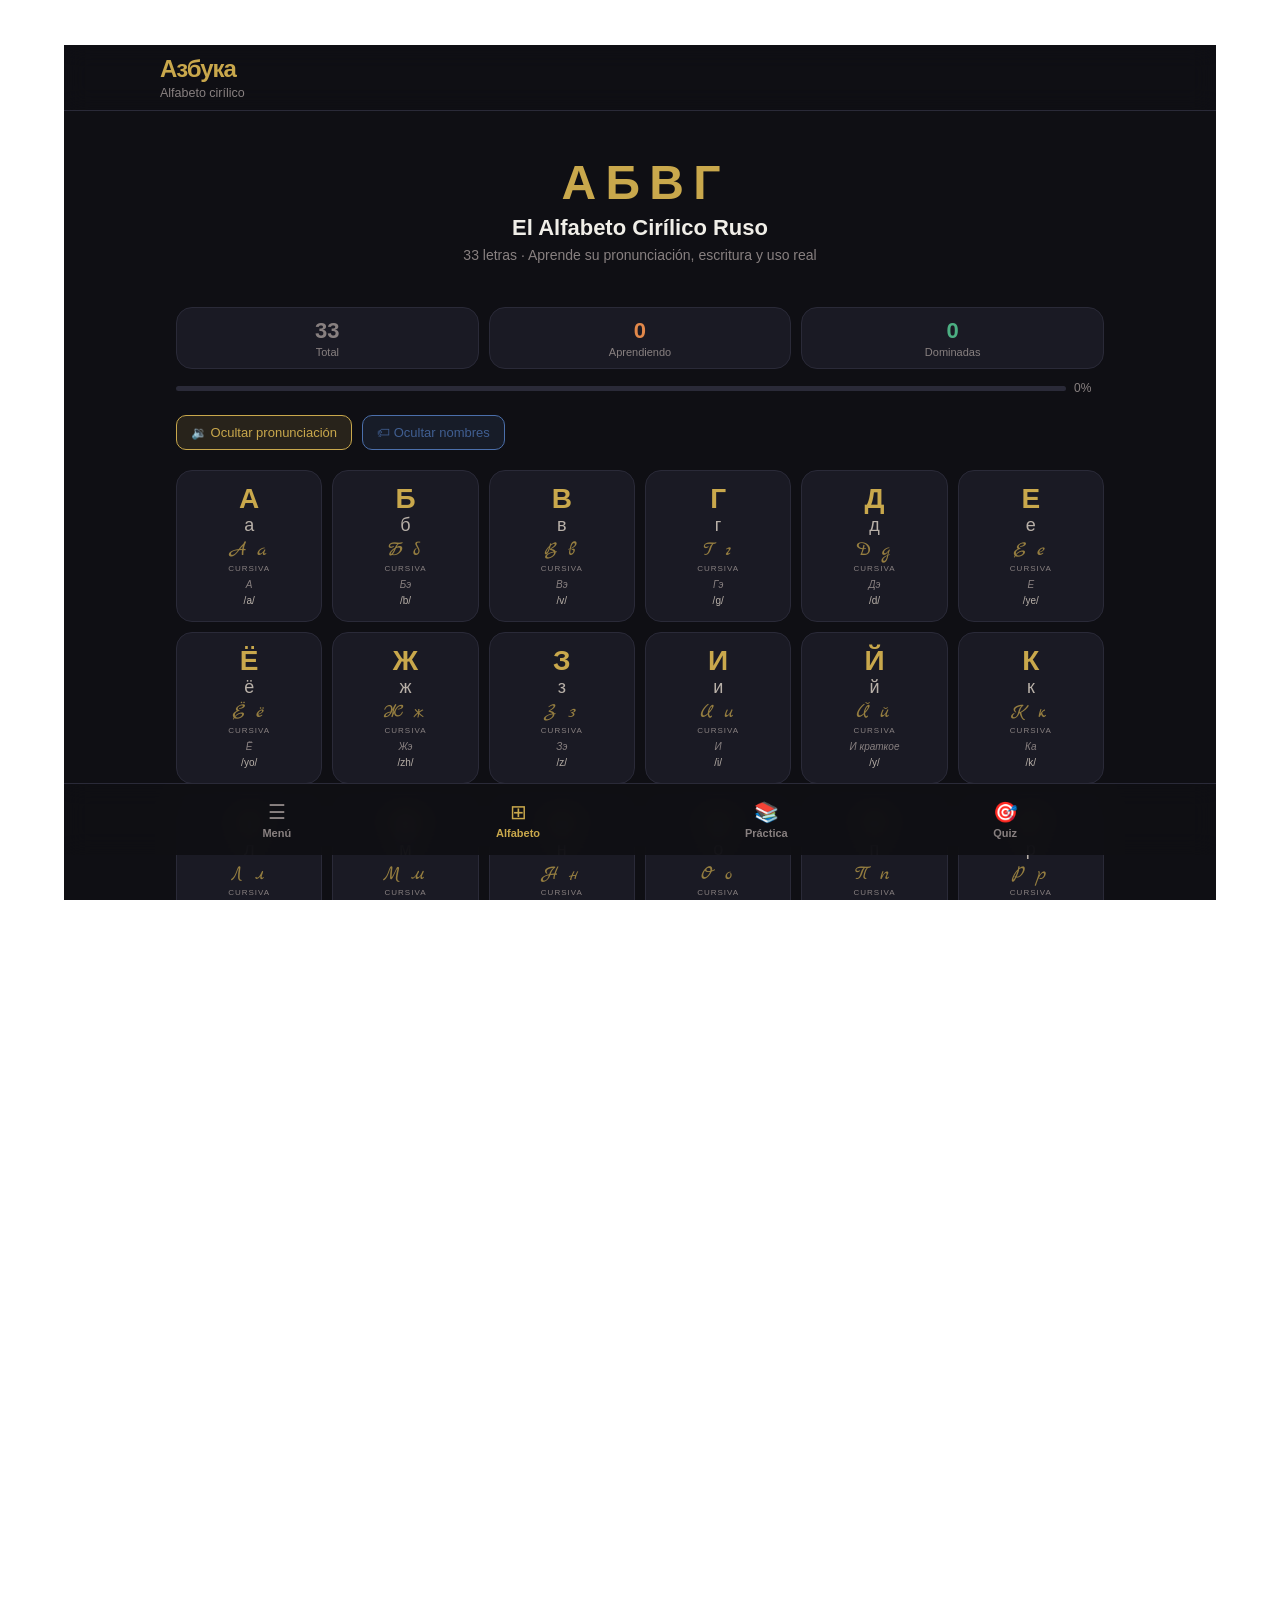
==== alfabeto.html @ 93443b07 "Add files via upload" ====
<!DOCTYPE html>
<html lang="es">
<head>
<meta charset="UTF-8">
<meta name="viewport" content="width=device-width, initial-scale=1.0, maximum-scale=1.0, user-scalable=no, viewport-fit=cover">
<meta name="apple-mobile-web-app-capable" content="yes">
<meta name="apple-mobile-web-app-status-bar-style" content="black-translucent">
<meta name="apple-mobile-web-app-title" content="Азбука">
<title>Азбука — El Alfabeto Cirílico Ruso</title>
<meta name="description" content="Aprende el alfabeto cirílico ruso desde cero. 33 letras con pronunciación, ejemplos y práctica interactiva para hispanohablantes.">
<style>
  @font-face { font-family: "CyrCursive"; font-style: normal; font-weight: 400; src: url("[data-uri]") format("woff2"); }
  * { box-sizing: border-box; margin: 0; padding: 0; }
        html, body { overflow-x: hidden; }
  html, body { height: 100%; }
  body { font-family: -apple-system, 'Inter', 'Helvetica Neue', Arial, sans-serif; }
  #root { min-height: 100%; }
  .cursive { font-family: 'CyrCursive', cursive; }
</style>
</head>
<body>
<div id="root"></div>
<script>
/* ── htm + preact + hooks standalone (13KB) ── */
!function(e,n){"object"==typeof exports&&"undefined"!=typeof module?n(exports):"function"==typeof define&&define.amd?define(["exports"],n):n(e.htmPreact={})}(this,function(e){var n,_,t,o,r,u,l,i={},c=[],f=/acit|ex(?:s|g|n|p|$)|rph|grid|ows|mnc|ntw|ine[ch]|zoo|^ord|itera/i;function s(e,n){for(var _ in n)e[_]=n[_];return e}function a(e){var n=e.parentNode;n&&n.removeChild(e)}function p(e,_,t){var o,r,u,l={};for(u in _)"key"==u?o=_[u]:"ref"==u?r=_[u]:l[u]=_[u];if(arguments.length>2&&(l.children=arguments.length>3?n.call(arguments,2):t),"function"==typeof e&&null!=e.defaultProps)for(u in e.defaultProps)void 0===l[u]&&(l[u]=e.defaultProps[u]);return h(e,l,o,r,null)}function h(e,n,o,r,u){var l={type:e,props:n,key:o,ref:r,__k:null,__:null,__b:0,__e:null,__d:void 0,__c:null,__h:null,constructor:void 0,__v:null==u?++t:u};return null!=_.vnode&&_.vnode(l),l}function d(e){return e.children}function v(e,n){this.props=e,this.context=n}function y(e,n){if(null==n)return e.__?y(e.__,e.__.__k.indexOf(e)+1):null;for(var _;n<e.__k.length;n++)if(null!=(_=e.__k[n])&&null!=_.__e)return _.__e;return"function"==typeof e.type?y(e):null}function m(e){var n,_;if(null!=(e=e.__)&&null!=e.__c){for(e.__e=e.__c.base=null,n=0;n<e.__k.length;n++)if(null!=(_=e.__k[n])&&null!=_.__e){e.__e=e.__c.base=_.__e;break}return m(e)}}function g(e){(!e.__d&&(e.__d=!0)&&o.push(e)&&!k.__r++||u!==_.debounceRendering)&&((u=_.debounceRendering)||r)(k)}function k(){for(var e;k.__r=o.length;)e=o.sort(function(e,n){return e.__v.__b-n.__v.__b}),o=[],e.some(function(e){var n,_,t,o,r,u;e.__d&&(r=(o=(n=e).__v).__e,(u=n.__P)&&(_=[],(t=s({},o)).__v=o.__v+1,D(u,o,t,n.__n,void 0!==u.ownerSVGElement,null!=o.__h?[r]:null,_,null==r?y(o):r,o.__h),w(_,o),o.__e!=r&&m(o)))})}function b(e,n,_,t,o,r,u,l,f,s){var a,p,v,m,g,k,b,H=t&&t.__k||c,E=H.length;for(_.__k=[],a=0;a<n.length;a++)if(null!=(m=_.__k[a]=null==(m=n[a])||"boolean"==typeof m?null:"string"==typeof m||"number"==typeof m||"bigint"==typeof m?h(null,m,null,null,m):Array.isArray(m)?h(d,{children:m},null,null,null):m.__b>0?h(m.type,m.props,m.key,null,m.__v):m)){if(m.__=_,m.__b=_.__b+1,null===(v=H[a])||v&&m.key==v.key&&m.type===v.type)H[a]=void 0;else for(p=0;p<E;p++){if((v=H[p])&&m.key==v.key&&m.type===v.type){H[p]=void 0;break}v=null}D(e,m,v=v||i,o,r,u,l,f,s),g=m.__e,(p=m.ref)&&v.ref!=p&&(b||(b=[]),v.ref&&b.push(v.ref,null,m),b.push(p,m.__c||g,m)),null!=g?(null==k&&(k=g),"function"==typeof m.type&&null!=m.__k&&m.__k===v.__k?m.__d=f=C(m,f,e):f=x(e,m,v,H,g,f),s||"option"!==_.type?"function"==typeof _.type&&(_.__d=f):e.value=""):f&&v.__e==f&&f.parentNode!=e&&(f=y(v))}for(_.__e=k,a=E;a--;)null!=H[a]&&("function"==typeof _.type&&null!=H[a].__e&&H[a].__e==_.__d&&(_.__d=y(t,a+1)),A(H[a],H[a]));if(b)for(a=0;a<b.length;a++)U(b[a],b[++a],b[++a])}function C(e,n,_){var t,o;for(t=0;t<e.__k.length;t++)(o=e.__k[t])&&(o.__=e,n="function"==typeof o.type?C(o,n,_):x(_,o,o,e.__k,o.__e,n));return n}function x(e,n,_,t,o,r){var u,l,i;if(void 0!==n.__d)u=n.__d,n.__d=void 0;else if(null==_||o!=r||null==o.parentNode)e:if(null==r||r.parentNode!==e)e.appendChild(o),u=null;else{for(l=r,i=0;(l=l.nextSibling)&&i<t.length;i+=2)if(l==o)break e;e.insertBefore(o,r),u=r}return void 0!==u?u:o.nextSibling}function H(e,n,_){"-"===n[0]?e.setProperty(n,_):e[n]=null==_?"":"number"!=typeof _||f.test(n)?_:_+"px"}function E(e,n,_,t,o){var r;e:if("style"===n)if("string"==typeof _)e.style.cssText=_;else{if("string"==typeof t&&(e.style.cssText=t=""),t)for(n in t)_&&n in _||H(e.style,n,"");if(_)for(n in _)t&&_[n]===t[n]||H(e.style,n,_[n])}else if("o"===n[0]&&"n"===n[1])r=n!==(n=n.replace(/Capture$/,"")),n=n.toLowerCase()in e?n.toLowerCase().slice(2):n.slice(2),e.l||(e.l={}),e.l[n+r]=_,_?t||e.addEventListener(n,r?S:P,r):e.removeEventListener(n,r?S:P,r);else if("dangerouslySetInnerHTML"!==n){if(o)n=n.replace(/xlink[H:h]/,"h").replace(/sName$/,"s");else if("href"!==n&&"list"!==n&&"form"!==n&&"tabIndex"!==n&&"download"!==n&&n in e)try{e[n]=null==_?"":_;break e}catch(e){}"function"==typeof _||(null!=_&&(!1!==_||"a"===n[0]&&"r"===n[1])?e.setAttribute(n,_):e.removeAttribute(n))}}function P(e){this.l[e.type+!1](_.event?_.event(e):e)}function S(e){this.l[e.type+!0](_.event?_.event(e):e)}function D(e,n,t,o,r,u,l,i,c){var f,a,p,h,y,m,g,k,C,x,H,E=n.type;if(void 0!==n.constructor)return null;null!=t.__h&&(c=t.__h,i=n.__e=t.__e,n.__h=null,u=[i]),(f=_.__b)&&f(n);try{e:if("function"==typeof E){if(k=n.props,C=(f=E.contextType)&&o[f.__c],x=f?C?C.props.value:f.__:o,t.__c?g=(a=n.__c=t.__c).__=a.__E:("prototype"in E&&E.prototype.render?n.__c=a=new E(k,x):(n.__c=a=new v(k,x),a.constructor=E,a.render=M),C&&C.sub(a),a.props=k,a.state||(a.state={}),a.context=x,a.__n=o,p=a.__d=!0,a.__h=[]),null==a.__s&&(a.__s=a.state),null!=E.getDerivedStateFromProps&&(a.__s==a.state&&(a.__s=s({},a.__s)),s(a.__s,E.getDerivedStateFromProps(k,a.__s))),h=a.props,y=a.state,p)null==E.getDerivedStateFromProps&&null!=a.componentWillMount&&a.componentWillMount(),null!=a.componentDidMount&&a.__h.push(a.componentDidMount);else{if(null==E.getDerivedStateFromProps&&k!==h&&null!=a.componentWillReceiveProps&&a.componentWillReceiveProps(k,x),!a.__e&&null!=a.shouldComponentUpdate&&!1===a.shouldComponentUpdate(k,a.__s,x)||n.__v===t.__v){a.props=k,a.state=a.__s,n.__v!==t.__v&&(a.__d=!1),a.__v=n,n.__e=t.__e,n.__k=t.__k,n.__k.forEach(function(e){e&&(e.__=n)}),a.__h.length&&l.push(a);break e}null!=a.componentWillUpdate&&a.componentWillUpdate(k,a.__s,x),null!=a.componentDidUpdate&&a.__h.push(function(){a.componentDidUpdate(h,y,m)})}a.context=x,a.props=k,a.state=a.__s,(f=_.__r)&&f(n),a.__d=!1,a.__v=n,a.__P=e,f=a.render(a.props,a.state,a.context),a.state=a.__s,null!=a.getChildContext&&(o=s(s({},o),a.getChildContext())),p||null==a.getSnapshotBeforeUpdate||(m=a.getSnapshotBeforeUpdate(h,y)),H=null!=f&&f.type===d&&null==f.key?f.props.children:f,b(e,Array.isArray(H)?H:[H],n,t,o,r,u,l,i,c),a.base=n.__e,n.__h=null,a.__h.length&&l.push(a),g&&(a.__E=a.__=null),a.__e=!1}else null==u&&n.__v===t.__v?(n.__k=t.__k,n.__e=t.__e):n.__e=T(t.__e,n,t,o,r,u,l,c);(f=_.diffed)&&f(n)}catch(e){n.__v=null,(c||null!=u)&&(n.__e=i,n.__h=!!c,u[u.indexOf(i)]=null),_.__e(e,n,t)}}function w(e,n){_.__c&&_.__c(n,e),e.some(function(n){try{e=n.__h,n.__h=[],e.some(function(e){e.call(n)})}catch(e){_.__e(e,n.__v)}})}function T(e,_,t,o,r,u,l,c){var f,s,p,h=t.props,d=_.props,v=_.type,m=0;if("svg"===v&&(r=!0),null!=u)for(;m<u.length;m++)if((f=u[m])&&(f===e||(v?f.localName==v:3==f.nodeType))){e=f,u[m]=null;break}if(null==e){if(null===v)return document.createTextNode(d);e=r?document.createElementNS("http://www.w3.org/2000/svg",v):document.createElement(v,d.is&&d),u=null,c=!1}if(null===v)h===d||c&&e.data===d||(e.data=d);else{if(u=u&&n.call(e.childNodes),s=(h=t.props||i).dangerouslySetInnerHTML,p=d.dangerouslySetInnerHTML,!c){if(null!=u)for(h={},m=0;m<e.attributes.length;m++)h[e.attributes[m].name]=e.attributes[m].value;(p||s)&&(p&&(s&&p.__html==s.__html||p.__html===e.innerHTML)||(e.innerHTML=p&&p.__html||""))}if(function(e,n,_,t,o){var r;for(r in _)"children"===r||"key"===r||r in n||E(e,r,null,_[r],t);for(r in n)o&&"function"!=typeof n[r]||"children"===r||"key"===r||"value"===r||"checked"===r||_[r]===n[r]||E(e,r,n[r],_[r],t)}(e,d,h,r,c),p)_.__k=[];else if(m=_.props.children,b(e,Array.isArray(m)?m:[m],_,t,o,r&&"foreignObject"!==v,u,l,u?u[0]:t.__k&&y(t,0),c),null!=u)for(m=u.length;m--;)null!=u[m]&&a(u[m]);c||("value"in d&&void 0!==(m=d.value)&&(m!==e.value||"progress"===v&&!m)&&E(e,"value",m,h.value,!1),"checked"in d&&void 0!==(m=d.checked)&&m!==e.checked&&E(e,"checked",m,h.checked,!1))}return e}function U(e,n,t){try{"function"==typeof e?e(n):e.current=n}catch(e){_.__e(e,t)}}function A(e,n,t){var o,r;if(_.unmount&&_.unmount(e),(o=e.ref)&&(o.current&&o.current!==e.__e||U(o,null,n)),null!=(o=e.__c)){if(o.componentWillUnmount)try{o.componentWillUnmount()}catch(e){_.__e(e,n)}o.base=o.__P=null}if(o=e.__k)for(r=0;r<o.length;r++)o[r]&&A(o[r],n,"function"!=typeof e.type);t||null==e.__e||a(e.__e),e.__e=e.__d=void 0}function M(e,n,_){return this.constructor(e,_)}n=c.slice,_={__e:function(e,n){for(var _,t,o;n=n.__;)if((_=n.__c)&&!_.__)try{if((t=_.constructor)&&null!=t.getDerivedStateFromError&&(_.setState(t.getDerivedStateFromError(e)),o=_.__d),null!=_.componentDidCatch&&(_.componentDidCatch(e),o=_.__d),o)return _.__E=_}catch(n){e=n}throw e}},t=0,v.prototype.setState=function(e,n){var _;_=null!=this.__s&&this.__s!==this.state?this.__s:this.__s=s({},this.state),"function"==typeof e&&(e=e(s({},_),this.props)),e&&s(_,e),null!=e&&this.__v&&(n&&this.__h.push(n),g(this))},v.prototype.forceUpdate=function(e){this.__v&&(this.__e=!0,e&&this.__h.push(e),g(this))},v.prototype.render=d,o=[],r="function"==typeof Promise?Promise.prototype.then.bind(Promise.resolve()):setTimeout,k.__r=0,l=0;var F,L,N,W=0,R=[],I=_.__b,O=_.__r,V=_.diffed,q=_.__c,B=_.unmount;function $(e,n){_.__h&&_.__h(L,e,W||n),W=0;var t=L.__H||(L.__H={__:[],__h:[]});return e>=t.__.length&&t.__.push({}),t.__[e]}function j(e){return W=1,G(ee,e)}function G(e,n,_){var t=$(F++,2);return t.t=e,t.__c||(t.__=[_?_(n):ee(void 0,n),function(e){var n=t.t(t.__[0],e);t.__[0]!==n&&(t.__=[n,t.__[1]],t.__c.setState({}))}],t.__c=L),t.__}function z(e,n){var t=$(F++,4);!_.__s&&Z(t.__H,n)&&(t.__=e,t.__H=n,L.__h.push(t))}function J(e,n){var _=$(F++,7);return Z(_.__H,n)&&(_.__=e(),_.__H=n,_.__h=e),_.__}function K(){R.forEach(function(e){if(e.__P)try{e.__H.__h.forEach(X),e.__H.__h.forEach(Y),e.__H.__h=[]}catch(n){e.__H.__h=[],_.__e(n,e.__v)}}),R=[]}_.__b=function(e){L=null,I&&I(e)},_.__r=function(e){O&&O(e),F=0;var n=(L=e.__c).__H;n&&(n.__h.forEach(X),n.__h.forEach(Y),n.__h=[])},_.diffed=function(e){V&&V(e);var n=e.__c;n&&n.__H&&n.__H.__h.length&&(1!==R.push(n)&&N===_.requestAnimationFrame||((N=_.requestAnimationFrame)||function(e){var n,_=function(){clearTimeout(t),Q&&cancelAnimationFrame(n),setTimeout(e)},t=setTimeout(_,100);Q&&(n=requestAnimationFrame(_))})(K)),L=void 0},_.__c=function(e,n){n.some(function(e){try{e.__h.forEach(X),e.__h=e.__h.filter(function(e){return!e.__||Y(e)})}catch(t){n.some(function(e){e.__h&&(e.__h=[])}),n=[],_.__e(t,e.__v)}}),q&&q(e,n)},_.unmount=function(e){B&&B(e);var n=e.__c;if(n&&n.__H)try{n.__H.__.forEach(X)}catch(e){_.__e(e,n.__v)}};var Q="function"==typeof requestAnimationFrame;function X(e){var n=L;"function"==typeof e.__c&&e.__c(),L=n}function Y(e){var n=L;e.__c=e.__(),L=n}function Z(e,n){return!e||e.length!==n.length||n.some(function(n,_){return n!==e[_]})}function ee(e,n){return"function"==typeof n?n(e):n}var ne=function(e,n,_,t){var o;n[0]=0;for(var r=1;r<n.length;r++){var u=n[r++],l=n[r]?(n[0]|=u?1:2,_[n[r++]]):n[++r];3===u?t[0]=l:4===u?t[1]=Object.assign(t[1]||{},l):5===u?(t[1]=t[1]||{})[n[++r]]=l:6===u?t[1][n[++r]]+=l+"":u?(o=e.apply(l,ne(e,l,_,["",null])),t.push(o),l[0]?n[0]|=2:(n[r-2]=0,n[r]=o)):t.push(l)}return t},_e=new Map,te=function(e){var n=_e.get(this);return n||(n=new Map,_e.set(this,n)),(n=ne(this,n.get(e)||(n.set(e,n=function(e){for(var n,_,t=1,o="",r="",u=[0],l=function(e){1===t&&(e||(o=o.replace(/^\s*\n\s*|\s*\n\s*$/g,"")))?u.push(0,e,o):3===t&&(e||o)?(u.push(3,e,o),t=2):2===t&&"..."===o&&e?u.push(4,e,0):2===t&&o&&!e?u.push(5,0,!0,o):t>=5&&((o||!e&&5===t)&&(u.push(t,0,o,_),t=6),e&&(u.push(t,e,0,_),t=6)),o=""},i=0;i<e.length;i++){i&&(1===t&&l(),l(i));for(var c=0;c<e[i].length;c++)n=e[i][c],1===t?"<"===n?(l(),u=[u],t=3):o+=n:4===t?"--"===o&&">"===n?(t=1,o=""):o=n+o[0]:r?n===r?r="":o+=n:'"'===n||"'"===n?r=n:">"===n?(l(),t=1):t&&("="===n?(t=5,_=o,o=""):"/"===n&&(t<5||">"===e[i][c+1])?(l(),3===t&&(u=u[0]),t=u,(u=u[0]).push(2,0,t),t=0):" "===n||"\t"===n||"\n"===n||"\r"===n?(l(),t=2):o+=n),3===t&&"!--"===o&&(t=4,u=u[0])}return l(),u}(e)),n),arguments,[])).length>1?n:n[0]}.bind(p);e.h=p,e.html=te,e.render=function(e,t,o){var r,u,l;_.__&&_.__(e,t),u=(r="function"==typeof o)?null:o&&o.__k||t.__k,l=[],D(t,e=(!r&&o||t).__k=p(d,null,[e]),u||i,i,void 0!==t.ownerSVGElement,!r&&o?[o]:u?null:t.firstChild?n.call(t.childNodes):null,l,!r&&o?o:u?u.__e:t.firstChild,r),w(l,e)},e.Component=v,e.createContext=function(e,n){var _={__c:n="__cC"+l++,__:e,Consumer:function(e,n){return e.children(n)},Provider:function(e){var _,t;return this.getChildContext||(_=[],(t={})[n]=this,this.getChildContext=function(){return t},this.shouldComponentUpdate=function(e){this.props.value!==e.value&&_.some(g)},this.sub=function(e){_.push(e);var n=e.componentWillUnmount;e.componentWillUnmount=function(){_.splice(_.indexOf(e),1),n&&n.call(e)}}),e.children}};return _.Provider.__=_.Consumer.contextType=_},e.useState=j,e.useReducer=G,e.useEffect=function(e,n){var t=$(F++,3);!_.__s&&Z(t.__H,n)&&(t.__=e,t.__H=n,L.__H.__h.push(t))},e.useLayoutEffect=z,e.useRef=function(e){return W=5,J(function(){return{current:e}},[])},e.useImperativeHandle=function(e,n,_){W=6,z(function(){"function"==typeof e?e(n()):e&&(e.current=n())},null==_?_:_.concat(e))},e.useMemo=J,e.useCallback=function(e,n){return W=8,J(function(){return e},n)},e.useContext=function(e){var n=L.context[e.__c],_=$(F++,9);return _.c=e,n?(null==_.__&&(_.__=!0,n.sub(L)),n.props.value):e.__},e.useDebugValue=function(e,n){_.useDebugValue&&_.useDebugValue(n?n(e):e)},e.useErrorBoundary=function(e){var n=$(F++,10),_=j();return n.__=e,L.componentDidCatch||(L.componentDidCatch=function(e){n.__&&n.__(e),_[1](e)}),[_[0],function(){_[1](void 0)}]}});

</script>
<script src="core.js"></script>
<script src="data-alphabet.js"></script>
<script src="data-diccionario.js"></script>
<script src="data-verbos.js"></script>
<script src="data-casos.js"></script>
<script src="data-azbuka2.js"></script>
<script src="data-azbuka3.js"></script>
<script src="data-dialogos.js"></script>
<script>
/* ── Азбука App ── */
const React = { createElement: htmPreact.h, Fragment: function(p){ return p.children; } };
const { useState, useEffect, useCallback, useRef } = htmPreact;

// ─── DATA ────────────────────────────────────────────────────────────────────

// ALPHABET y generateQuizQuestion se cargan desde data-alphabet.js (compartido con azbuka-1.html)

// ─── AUDIO UTIL ─────────────────────────────────────────────────────────────
function speakText(text, lang = "ru-RU") {
  if (!window.speechSynthesis) return;
  window.speechSynthesis.cancel();
  const utt = new SpeechSynthesisUtterance(text);
  utt.lang = lang;
  utt.rate = 0.85;
  utt.pitch = 1;
  window.speechSynthesis.speak(utt);
}

// ─── MAIN APP ─────────────────────────────────────────────────────────────────
function App() {
  const [view, setView] = useState("grid"); // grid | detail | practice | quiz
  const [selected, setSelected] = useState(null);
  const [showPronun, setShowPronun] = useState(true);
  const [showNames, setShowNames] = useState(true);
  const [showTranslit, setShowTranslit] = useState(true);
  const [darkMode, setDarkMode] = useState(true);
  const [search, setSearch] = useState("");
  const [progress, setProgress] = useState({}); // id -> 0|1|2
  const [quizState, setQuizState] = useState(null);
  const [quizScore, setQuizScore] = useState({
    correct: 0,
    total: 0
  });
  const [quizAnswer, setQuizAnswer] = useState(null);
  const [activeWord, setActiveWord] = useState(null);
  const [drawerOpen, setDrawerOpen] = useState(false);
  const searchRef = useRef(null);

  // Progreso y tema compartidos con azbuka-1.html (Unidad 1, sección Alfabeto)
  // vía core.js + localStorage — mismo bucket az_progress.modules.alfabeto
  // porque ambos archivos usan el mismo data-alphabet.js. Esta página es
  // React y no llama a azInit() (el drawer lo controla React, no
  // azWireDrawer), así que el registro del buscador transversal se hace
  // acá a mano — azInit() en el resto de las páginas ya lo hace solo.
  useEffect(() => {
    (async () => {
      await azLoadProgress();
      setProgress(azModule('alfabeto').mastery || {});
      const t = await azGet('az_theme', 'dark');
      setDarkMode(t !== 'light');
      azRegisterAllKnownSearchIndexes();
    })();
  }, []);
  const saveProgress = newProg => {
    setProgress(newProg);
    azModule('alfabeto').mastery = newProg;
    azSaveProgress();
  };
  const setLetterStatus = (id, status) => {
    saveProgress({
      ...progress,
      [id]: status
    });
  };
  const dominated = Object.values(progress).filter(v => v === 2).length;
  const learning = Object.values(progress).filter(v => v === 1).length;
  const progressPct = Math.round(dominated / 33 * 100);
  const filteredLetters = ALPHABET.filter(l => l.upper.includes(search) || l.lower.includes(search) || l.name.toLowerCase().includes(search.toLowerCase()) || l.pronunciation.toLowerCase().includes(search.toLowerCase()));

  // Navigate between letters
  const goNext = () => {
    if (!selected) return;
    const idx = ALPHABET.findIndex(l => l.id === selected.id);
    if (idx < ALPHABET.length - 1) setSelected(ALPHABET[idx + 1]);
  };
  const goPrev = () => {
    if (!selected) return;
    const idx = ALPHABET.findIndex(l => l.id === selected.id);
    if (idx > 0) setSelected(ALPHABET[idx - 1]);
  };
  const startQuiz = letter => {
    const q = generateQuizQuestion(letter, ALPHABET);
    setQuizState({
      letter,
      question: q
    });
    setQuizAnswer(null);
    setQuizScore({
      correct: 0,
      total: 0
    });
    setView("quiz");
  };
  const nextQuizQuestion = () => {
    const letter = ALPHABET[Math.floor(Math.random() * ALPHABET.length)];
    const q = generateQuizQuestion(letter, ALPHABET);
    setQuizState({
      letter,
      question: q
    });
    setQuizAnswer(null);
  };
  const answerQuiz = optionId => {
    if (quizAnswer !== null) return;
    const correct = quizState.question.options.find(o => o.id === optionId)?.isCorrect;
    setQuizAnswer(optionId);
    setQuizScore(s => ({
      correct: s.correct + (correct ? 1 : 0),
      total: s.total + 1
    }));
  };

  // ─── COLORS ────────────────────────────────────────────────────────────────
  const dark = darkMode;
  const bg = dark ? "#0F0F14" : "#F7F5F0";
  const bg2 = dark ? "#17171E" : "#EDEAE4";
  const bg3 = dark ? "#1E1E28" : "#E2DED7";
  const card = dark ? "#1A1A24" : "#FFFFFF";
  const border = dark ? "#2A2A38" : "#D5D0C8";
  const gold = "#C9A84C";
  const goldLight = "#E2B86A";
  const text = dark ? "#F0EEE8" : "#1A1812";
  const textMuted = dark ? "#888080" : "#8A847A";
  const textSub = dark ? "#B8B0A8" : "#5A5450";
  const accent = "#4B6FAB";
  const green = dark ? "#4CAF82" : "#2E7D55";
  const orange = dark ? "#E2884A" : "#C85A1A";
  const purple = dark ? "#9B7FE8" : "#6B4EC0";
  const statusColors = ["", orange, gold, green];
  const statusLabels = ["No estudiada", "Aprendiendo", "Dominada"];
  const statusIcons = ["○", "◑", "●"];
  const s = {
    // style shortcuts
    bg: {
      background: bg,
      color: text,
      minHeight: "100vh"
    },
    card: {
      background: card,
      border: `1px solid ${border}`,
      borderRadius: 16
    },
    gold: {
      color: gold
    },
    muted: {
      color: textMuted
    },
    sub: {
      color: textSub
    }
  };

  // ─── RENDER ─────────────────────────────────────────────────────────────────
  return /*#__PURE__*/React.createElement("div", {
    style: {
      ...s.bg,
      width: "90vw",
      minHeight: "90vh",
      margin: "5vh auto",
      fontFamily: "'Inter', 'Helvetica Neue', sans-serif",
      transition: "background 0.3s, color 0.3s"
    }
  }, /*#__PURE__*/React.createElement("style", null, `
        * { box-sizing: border-box; margin: 0; padding: 0; }
        html, body { overflow-x: hidden; }
        ::selection { background: ${gold}33; }
        ::-webkit-scrollbar { width: 6px; }
        ::-webkit-scrollbar-track { background: transparent; }
        ::-webkit-scrollbar-thumb { background: ${border}; border-radius: 3px; }
        @keyframes fadeIn { from { opacity: 0; transform: translateY(12px); } to { opacity: 1; transform: translateY(0); } }
        @keyframes popIn { from { opacity: 0; transform: scale(0.92); } to { opacity: 1; transform: scale(1); } }
        @keyframes pulse { 0%,100% { opacity: 1; } 50% { opacity: 0.6; } }
        .letter-card { transition: transform 0.2s, box-shadow 0.2s, border-color 0.2s; cursor: pointer; animation: fadeIn 0.3s ease both; }
        .letter-card:hover { transform: translateY(-3px); box-shadow: 0 8px 32px ${gold}20; border-color: ${gold}60 !important; }
        .letter-card:active { transform: scale(0.97); }
        .btn { transition: all 0.18s; cursor: pointer; border: none; font-family: inherit; }
        .btn:hover { opacity: 0.85; }
        .btn:active { transform: scale(0.96); }
        .toggle { transition: all 0.2s; cursor: pointer; }
        .quiz-opt { transition: all 0.18s; cursor: pointer; border-radius: 12px; }
        .quiz-opt:hover:not([data-disabled]) { border-color: ${gold} !important; transform: translateX(4px); }
        .play-btn { transition: all 0.18s; cursor: pointer; }
        .play-btn:hover { transform: scale(1.1); }
        .nav-btn { transition: all 0.18s; cursor: pointer; }
        .nav-btn:hover { background: ${gold}22 !important; }
        input { font-family: inherit; }
        input:focus { outline: none; border-color: ${gold} !important; }
        @media (max-width: 600px) {
          .letter-grid { grid-template-columns: repeat(3, 1fr) !important; }
          .detail-grid { grid-template-columns: 1fr !important; }
        }
      `), drawerOpen && /*#__PURE__*/React.createElement("div", {
    onClick: () => setDrawerOpen(false),
    style: {
      position: "fixed", inset: 0, background: "rgba(0,0,0,.55)", zIndex: 200
    }
  }), /*#__PURE__*/React.createElement("div", {
    style: {
      position: "fixed", left: 0, top: 0, bottom: 0, width: 290, zIndex: 210,
      background: bg2, borderRight: `1px solid ${border}`,
      display: "flex", flexDirection: "column",
      transform: drawerOpen ? "translateX(0)" : "translateX(-100%)",
      transition: "transform .28s cubic-bezier(.4,0,.2,1)"
    }
  }, /*#__PURE__*/React.createElement("div", {
    style: { padding: "5vh 5vw 4px" }
  }, /*#__PURE__*/React.createElement("a", {
    href: "index.html",
    style: {
      display: "flex", alignItems: "center", gap: 8, background: "none",
      border: `1px solid ${border}`, borderRadius: 10, padding: "10px 16px",
      color: text, fontSize: 14.5, textDecoration: "none", boxSizing: "border-box"
    }
  }, "🏠 Inicio")), /*#__PURE__*/React.createElement("div", {
    style: { padding: "12px 16px 6px" }
  }, /*#__PURE__*/React.createElement("input", {
    ref: searchRef,
    value: search,
    onChange: e => setSearch(e.target.value),
    placeholder: "Buscar",
    style: {
      width: "100%", boxSizing: "border-box", background: bg3,
      border: `1px solid ${border}`, borderRadius: 9,
      padding: "9px 12px", color: text, fontSize: 13.5
    }
  })), /*#__PURE__*/React.createElement("div", {
    style: { flex: 1, overflowY: "auto", padding: "6px 8px" }
  }, /*#__PURE__*/React.createElement("div", {
    style: { fontSize: 10, letterSpacing: 1.5, textTransform: "uppercase", color: textMuted, padding: "10px 10px 6px" }
  }, "Azbuka"),
  /*#__PURE__*/React.createElement("a", {
    href: "azbuka-index.html",
    style: {
      display: "flex", alignItems: "center", gap: 8, padding: "9px 12px",
      borderRadius: 10, color: textSub, fontSize: 13.5, textDecoration: "none"
    }
  }, /*#__PURE__*/React.createElement("span", { style: { fontSize: 11, color: textMuted, minWidth: 18 } }, "00"), "Índice"),
  AZ_UNITS.map(u => /*#__PURE__*/React.createElement("a", {
    key: u.id, href: u.href,
    style: {
      display: "flex", alignItems: "center", gap: 8, padding: "9px 12px",
      borderRadius: 10, color: textSub, fontSize: 13.5, textDecoration: "none"
    }
  }, /*#__PURE__*/React.createElement("span", { style: { fontSize: 11, color: textMuted, minWidth: 18 } }, String(u.id).padStart(2, "0")), u.title)),
  /*#__PURE__*/React.createElement("div", {
    style: { fontSize: 10, letterSpacing: 1.5, textTransform: "uppercase", color: textMuted, padding: "16px 10px 6px" }
  }, "Herramientas"),
  AZ_MODULES.map(m => /*#__PURE__*/React.createElement("a", {
    key: m.id, href: m.href,
    style: {
      display: "flex", alignItems: "center", gap: 8, padding: "9px 12px",
      borderRadius: 10, color: m.id === "alfabeto" ? gold : textSub, fontWeight: m.id === "alfabeto" ? 600 : 400,
      background: m.id === "alfabeto" ? bg3 : "transparent", fontSize: 13.5, textDecoration: "none"
    }
  }, /*#__PURE__*/React.createElement("span", { style: { fontSize: 11, color: textMuted, minWidth: 18 } }, m.glyph), m.title))),
  /*#__PURE__*/React.createElement("div", {
    style: { padding: "12px 5vw calc(80px + 5vh + 12px)", borderTop: `1px solid ${border}`, display: "flex" }
  }, /*#__PURE__*/React.createElement("button", {
    onClick: () => { setDarkMode(!dark); azSet('az_theme', dark ? 'light' : 'dark'); },
    style: {
      width: 36, height: 36, borderRadius: 10, background: bg3,
      border: `1px solid ${border}`, display: "flex", alignItems: "center", justifyContent: "center",
      fontSize: 16, cursor: "pointer", padding: 0
    }
  }, dark ? "🌙" : "☀️"))), /*#__PURE__*/React.createElement("header", {
    style: {
      padding: "0 24px",
      borderBottom: `1px solid ${border}`,
      background: dark ? "#0F0F1499" : "#F7F5F099",
      backdropFilter: "blur(12px)",
      position: "sticky",
      top: 0,
      zIndex: 100
    }
  }, /*#__PURE__*/React.createElement("div", {
    style: {
      maxWidth: 960,
      margin: "0 auto",
      display: "flex",
      flexDirection: "column",
      justifyContent: "center",
      padding: "10px 0"
    }
  }, /*#__PURE__*/React.createElement("div", {
    style: {
      display: "flex",
      alignItems: "baseline",
      gap: 10
    }
  }, /*#__PURE__*/React.createElement("span", {
    style: {
      fontSize: 24,
      color: gold,
      fontWeight: 900,
      letterSpacing: -1
    }
  }, "\u0410\u0437\u0431\u0443\u043A\u0430")), /*#__PURE__*/React.createElement("p", {
    style: {
      margin: "3px 0 0",
      fontSize: 12.5,
      color: textMuted,
      fontWeight: 500
    }
  }, "Alfabeto cirílico"))), /*#__PURE__*/React.createElement("main", {
    style: {
      maxWidth: 960,
      margin: "0 auto",
      padding: "24px 16px"
    }
  }, view === "grid" && /*#__PURE__*/React.createElement("div", {
    style: {
      animation: "fadeIn 0.3s ease"
    }
  }, /*#__PURE__*/React.createElement("div", {
    style: {
      textAlign: "center",
      marginBottom: 36,
      padding: "24px 0 8px"
    }
  }, /*#__PURE__*/React.createElement("div", {
    style: {
      fontSize: 48,
      fontWeight: 900,
      color: gold,
      letterSpacing: -2,
      lineHeight: 1,
      marginBottom: 8
    }
  }, "\u0410 \u0411 \u0412 \u0413"), /*#__PURE__*/React.createElement("h1", {
    style: {
      fontSize: 22,
      fontWeight: 700,
      color: text,
      marginBottom: 6
    }
  }, "El Alfabeto Cir\xEDlico Ruso"), /*#__PURE__*/React.createElement("p", {
    style: {
      fontSize: 14,
      color: textMuted,
      maxWidth: 400,
      margin: "0 auto"
    }
  }, "33 letras \xB7 Aprende su pronunciaci\xF3n, escritura y uso real")), /*#__PURE__*/React.createElement("div", {
    style: {
      display: "grid",
      gridTemplateColumns: "repeat(3, 1fr)",
      gap: 10,
      marginBottom: 12
    }
  }, [{
    label: "Total",
    value: 33,
    color: textMuted
  }, {
    label: "Aprendiendo",
    value: learning,
    color: orange
  }, {
    label: "Dominadas",
    value: dominated,
    color: green
  }].map(stat => /*#__PURE__*/React.createElement("div", {
    key: stat.label,
    style: {
      ...s.card,
      padding: "10px 8px",
      textAlign: "center"
    }
  }, /*#__PURE__*/React.createElement("div", {
    style: {
      fontSize: 22,
      fontWeight: 800,
      color: stat.color
    }
  }, stat.value), /*#__PURE__*/React.createElement("div", {
    style: {
      fontSize: 11,
      color: textMuted,
      marginTop: 2
    }
  }, stat.label)))), /*#__PURE__*/React.createElement("div", {
    style: {
      display: "flex",
      alignItems: "center",
      gap: 8,
      marginBottom: 20
    }
  }, /*#__PURE__*/React.createElement("div", {
    style: {
      flex: 1,
      height: 5,
      background: border,
      borderRadius: 3,
      overflow: "hidden"
    }
  }, /*#__PURE__*/React.createElement("div", {
    style: {
      width: `${progressPct}%`,
      height: "100%",
      background: gold,
      borderRadius: 3,
      transition: "width 0.5s"
    }
  })), /*#__PURE__*/React.createElement("span", {
    style: {
      fontSize: 12,
      color: textMuted,
      minWidth: 30
    }
  }, progressPct, "%")), /*#__PURE__*/React.createElement("div", {
    style: {
      display: "flex",
      flexWrap: "wrap",
      gap: 10,
      marginBottom: 20,
      alignItems: "center"
    }
  }, /*#__PURE__*/React.createElement("button", {
    className: "btn toggle",
    onClick: () => setShowPronun(!showPronun),
    style: {
      background: showPronun ? gold + "22" : bg2,
      border: `1px solid ${showPronun ? gold : border}`,
      borderRadius: 10,
      padding: "9px 14px",
      fontSize: 13,
      color: showPronun ? gold : textMuted
    }
  }, showPronun ? "🔉 Ocultar pronunciación" : "🔇 Mostrar pronunciación"), /*#__PURE__*/React.createElement("button", {
    className: "btn toggle",
    onClick: () => setShowNames(!showNames),
    style: {
      background: showNames ? accent + "22" : bg2,
      border: `1px solid ${showNames ? accent : border}`,
      borderRadius: 10,
      padding: "9px 14px",
      fontSize: 13,
      color: showNames ? accent + "cc" : textMuted
    }
  }, showNames ? "🏷 Ocultar nombres" : "🏷 Mostrar nombres")), /*#__PURE__*/React.createElement("div", {
    className: "letter-grid",
    style: {
      display: "grid",
      gridTemplateColumns: "repeat(6, 1fr)",
      gap: 10
    }
  }, filteredLetters.map((letter, i) => {
    const status = progress[letter.id] || 0;
    return /*#__PURE__*/React.createElement("div", {
      key: letter.id,
      className: "letter-card",
      onClick: () => {
        setSelected(letter);
        setView("detail");
      },
      style: {
        ...s.card,
        padding: "14px 10px",
        textAlign: "center",
        position: "relative",
        animationDelay: `${i * 0.02}s`,
        borderColor: status > 0 ? statusColors[status] + "55" : border
      }
    }, status > 0 && /*#__PURE__*/React.createElement("span", {
      style: {
        position: "absolute",
        top: 6,
        right: 8,
        fontSize: 10,
        color: statusColors[status]
      }
    }, statusIcons[status]), /*#__PURE__*/React.createElement("div", {
      style: {
        fontSize: 28,
        fontWeight: 800,
        color: gold,
        lineHeight: 1
      }
    }, letter.upper), /*#__PURE__*/React.createElement("div", {
      style: {
        fontSize: 18,
        color: textSub,
        marginTop: 2
      }
    }, letter.lower), /*#__PURE__*/React.createElement("div", {
      style: {
        fontFamily: "'CyrCursive', cursive",
        fontSize: 20,
        color: gold,
        opacity: 0.7,
        marginTop: 5,
        lineHeight: 1,
        letterSpacing: 3
      }
    }, letter.upper + "\u2009" + letter.lower), /*#__PURE__*/React.createElement("div", {
      style: {
        fontSize: 8,
        color: textMuted,
        marginTop: 3,
        letterSpacing: 1,
        textTransform: "uppercase"
      }
    }, "cursiva"), showNames && /*#__PURE__*/React.createElement("div", {
      style: {
        fontSize: 10,
        color: textMuted,
        marginTop: 6,
        fontStyle: "italic"
      }
    }, letter.name), showPronun && /*#__PURE__*/React.createElement("div", {
      style: {
        fontSize: 10,
        color: textSub,
        marginTop: 4,
        lineHeight: 1.3
      }
    }, "/", letter.translit, "/"));
  })), filteredLetters.length === 0 && /*#__PURE__*/React.createElement("div", {
    style: {
      textAlign: "center",
      padding: 48,
      color: textMuted
    }
  }, /*#__PURE__*/React.createElement("div", {
    style: {
      fontSize: 40,
      marginBottom: 8
    }
  }, "\uD83D\uDD0D"), /*#__PURE__*/React.createElement("p", null, "No se encontraron letras para \"", search, "\""))), view === "detail" && selected && /*#__PURE__*/React.createElement("div", {
    style: {
      animation: "popIn 0.25s ease"
    }
  }, /*#__PURE__*/React.createElement("div", {
    style: {
      display: "flex",
      alignItems: "center",
      gap: 8,
      marginBottom: 20
    }
  }, /*#__PURE__*/React.createElement("button", {
    className: "btn nav-btn",
    onClick: () => {
      setView("grid");
      setSelected(null);
    },
    style: {
      background: bg2,
      border: `1px solid ${border}`,
      borderRadius: 10,
      padding: "8px 14px",
      fontSize: 13,
      color: textSub
    }
  }, "\u2190 Alfabeto"), /*#__PURE__*/React.createElement("div", {
    style: {
      flex: 1
    }
  }), /*#__PURE__*/React.createElement("button", {
    className: "btn nav-btn",
    onClick: goPrev,
    disabled: selected.id === 1,
    style: {
      background: bg2,
      border: `1px solid ${border}`,
      borderRadius: 10,
      padding: "8px 12px",
      color: selected.id === 1 ? border : textSub,
      cursor: selected.id === 1 ? "default" : "pointer"
    }
  }, "\u2190"), /*#__PURE__*/React.createElement("span", {
    style: {
      fontSize: 13,
      color: textMuted,
      minWidth: 40,
      textAlign: "center"
    }
  }, selected.id, "/33"), /*#__PURE__*/React.createElement("button", {
    className: "btn nav-btn",
    onClick: goNext,
    disabled: selected.id === 33,
    style: {
      background: bg2,
      border: `1px solid ${border}`,
      borderRadius: 10,
      padding: "8px 12px",
      color: selected.id === 33 ? border : textSub,
      cursor: selected.id === 33 ? "default" : "pointer"
    }
  }, "\u2192")), /*#__PURE__*/React.createElement("div", {
    style: {
      ...s.card,
      padding: "28px 24px",
      marginBottom: 16,
      display: "flex",
      gap: 24,
      alignItems: "center",
      flexWrap: "wrap"
    }
  }, /*#__PURE__*/React.createElement("div", {
    style: {
      textAlign: "center",
      minWidth: 100
    }
  }, /*#__PURE__*/React.createElement("div", {
    style: {
      fontSize: 72,
      fontWeight: 900,
      color: gold,
      lineHeight: 1
    }
  }, selected.upper), /*#__PURE__*/React.createElement("div", {
    style: {
      fontSize: 48,
      color: textSub,
      lineHeight: 1
    }
  }, selected.lower), /*#__PURE__*/React.createElement("div", {
    style: {
      fontFamily: "'CyrCursive', cursive",
      fontSize: 56,
      color: gold,
      opacity: 0.6,
      lineHeight: 1,
      marginTop: 10,
      letterSpacing: 8,
      paddingTop: 10,
      borderTop: "1px solid rgba(128,120,112,0.2)"
    }
  }, selected.upper + "\u2009\u2009" + selected.lower)), /*#__PURE__*/React.createElement("div", {
    style: {
      flex: 1
    }
  }, /*#__PURE__*/React.createElement("div", {
    style: {
      fontSize: 24,
      fontWeight: 700,
      color: text,
      marginBottom: 4
    }
  }, selected.name), /*#__PURE__*/React.createElement("div", {
    style: {
      fontSize: 15,
      color: textSub,
      marginBottom: 12
    }
  }, "Transliteraci\xF3n: ", /*#__PURE__*/React.createElement("span", {
    style: {
      color: gold,
      fontWeight: 600
    }
  }, "/", selected.translit, "/")), /*#__PURE__*/React.createElement("div", {
    style: {
      fontSize: 14,
      color: text,
      marginBottom: 16,
      lineHeight: 1.6
    }
  }, selected.pronunciation), /*#__PURE__*/React.createElement("div", {
    style: {
      display: "flex",
      gap: 8,
      flexWrap: "wrap"
    }
  }, /*#__PURE__*/React.createElement("button", {
    className: "btn play-btn",
    onClick: () => speakText(selected.upper),
    style: {
      background: gold + "22",
      border: `1px solid ${gold}55`,
      borderRadius: 10,
      padding: "8px 16px",
      fontSize: 13,
      color: gold
    }
  }, "\u25B6 Escuchar letra"), /*#__PURE__*/React.createElement("button", {
    className: "btn",
    onClick: () => startQuiz(selected),
    style: {
      background: accent + "22",
      border: `1px solid ${accent}55`,
      borderRadius: 10,
      padding: "8px 16px",
      fontSize: 13,
      color: accent + "dd"
    }
  }, "\uD83C\uDFAF Practicar"))), /*#__PURE__*/React.createElement("div", {
    style: {
      display: "flex",
      flexDirection: "column",
      gap: 6
    }
  }, [0, 1, 2].map(s_ => /*#__PURE__*/React.createElement("button", {
    key: s_,
    className: "btn",
    onClick: () => setLetterStatus(selected.id, s_),
    style: {
      background: (progress[selected.id] || 0) === s_ ? (statusColors[s_ + 1] || bg3) + "33" : bg2,
      border: `1px solid ${(progress[selected.id] || 0) === s_ ? statusColors[s_ + 1] || border : border}`,
      borderRadius: 8,
      padding: "6px 12px",
      fontSize: 12,
      color: (progress[selected.id] || 0) === s_ ? statusColors[s_ + 1] || textMuted : textMuted,
      whiteSpace: "nowrap"
    }
  }, statusIcons[s_ + 1], " ", statusLabels[s_])))), /*#__PURE__*/React.createElement("div", {
    className: "detail-grid",
    style: {
      display: "grid",
      gridTemplateColumns: "1fr 1fr",
      gap: 16,
      marginBottom: 16
    }
  }, /*#__PURE__*/React.createElement("div", {
    style: {
      ...s.card,
      padding: "20px"
    }
  }, /*#__PURE__*/React.createElement("div", {
    style: {
      fontSize: 13,
      fontWeight: 700,
      color: gold,
      marginBottom: 12,
      letterSpacing: 0.5,
      textTransform: "uppercase"
    }
  }, "C\xF3mo pronunciarlo"), /*#__PURE__*/React.createElement("p", {
    style: {
      fontSize: 13,
      color: textSub,
      lineHeight: 1.7,
      marginBottom: 10
    }
  }, selected.details.description), /*#__PURE__*/React.createElement("p", {
    style: {
      fontSize: 13,
      color: text,
      lineHeight: 1.7
    }
  }, /*#__PURE__*/React.createElement("strong", {
    style: {
      color: gold
    }
  }, "Parecido en espa\xF1ol:"), " ", selected.details.similar)), /*#__PURE__*/React.createElement("div", {
    style: {
      ...s.card,
      padding: "20px"
    }
  }, /*#__PURE__*/React.createElement("div", {
    style: {
      fontSize: 13,
      fontWeight: 700,
      color: orange,
      marginBottom: 12,
      letterSpacing: 0.5,
      textTransform: "uppercase"
    }
  }, "Errores comunes"), /*#__PURE__*/React.createElement("p", {
    style: {
      fontSize: 13,
      color: textSub,
      lineHeight: 1.7,
      marginBottom: 10
    }
  }, selected.details.mistakes), /*#__PURE__*/React.createElement("p", {
    style: {
      fontSize: 13,
      color: text,
      lineHeight: 1.7
    }
  }, /*#__PURE__*/React.createElement("strong", {
    style: {
      color: orange
    }
  }, "Consejo:"), " ", selected.details.tips))), /*#__PURE__*/React.createElement("div", {
    style: {
      ...s.card,
      padding: "16px 20px",
      marginBottom: 16
    }
  }, /*#__PURE__*/React.createElement("div", {
    style: {
      fontSize: 13,
      fontWeight: 700,
      color: purple,
      marginBottom: 8,
      letterSpacing: 0.5,
      textTransform: "uppercase"
    }
  }, "Letras similares"), /*#__PURE__*/React.createElement("p", {
    style: {
      fontSize: 13,
      color: textSub,
      lineHeight: 1.6
    }
  }, selected.details.similar_letters)), /*#__PURE__*/React.createElement("div", {
    style: {
      ...s.card,
      padding: "20px"
    }
  }, /*#__PURE__*/React.createElement("div", {
    style: {
      display: "flex",
      alignItems: "center",
      gap: 12,
      marginBottom: 16
    }
  }, /*#__PURE__*/React.createElement("div", {
    style: {
      fontSize: 13,
      fontWeight: 700,
      color: text,
      letterSpacing: 0.5,
      textTransform: "uppercase"
    }
  }, "Palabras de pr\xE1ctica"), /*#__PURE__*/React.createElement("button", {
    className: "btn toggle",
    onClick: () => setShowTranslit(!showTranslit),
    style: {
      background: showTranslit ? accent + "22" : bg2,
      border: `1px solid ${showTranslit ? accent : border}`,
      borderRadius: 8,
      padding: "4px 10px",
      fontSize: 11,
      color: showTranslit ? accent + "cc" : textMuted
    }
  }, showTranslit ? "Ocultar translit." : "Mostrar translit.")), /*#__PURE__*/React.createElement("div", {
    style: {
      display: "flex",
      flexDirection: "column",
      gap: 10
    }
  }, selected.words.map((word, i) => {
    const highlighted = word.cyrillic.split("").map((ch, j) => ch === selected.upper || ch === selected.lower ? /*#__PURE__*/React.createElement("span", {
      key: j,
      style: {
        color: gold,
        fontWeight: 800
      }
    }, ch) : /*#__PURE__*/React.createElement("span", {
      key: j
    }, ch));
    return /*#__PURE__*/React.createElement("div", {
      key: i,
      style: {
        background: bg2,
        borderRadius: 12,
        padding: "14px 16px",
        display: "flex",
        alignItems: "center",
        gap: 12
      }
    }, /*#__PURE__*/React.createElement("div", {
      style: {
        flex: 1
      }
    }, /*#__PURE__*/React.createElement("div", {
      style: {
        fontSize: 22,
        fontWeight: 700,
        color: text,
        marginBottom: 2
      }
    }, highlighted), showTranslit && /*#__PURE__*/React.createElement("div", {
      style: {
        fontSize: 12,
        color: textMuted,
        fontStyle: "italic",
        marginBottom: 3
      }
    }, "/", word.translit, "/"), /*#__PURE__*/React.createElement("div", {
      style: {
        fontFamily: "'CyrCursive', cursive",
        fontSize: 19,
        color: gold,
        opacity: 0.65,
        marginBottom: 3
      }
    }, word.cyrillic), /*#__PURE__*/React.createElement("div", {
      style: {
        fontSize: 13,
        color: textSub
      }
    }, word.meaning), /*#__PURE__*/React.createElement("div", {
      style: {
        fontSize: 11,
        color: textMuted,
        marginTop: 4,
        lineHeight: 1.4
      }
    }, word.note)), /*#__PURE__*/React.createElement("button", {
      className: "btn play-btn",
      onClick: () => {
        speakText(word.cyrillic);
        setActiveWord(i);
        setTimeout(() => setActiveWord(null), 1500);
      },
      style: {
        background: activeWord === i ? gold : bg3,
        border: `1px solid ${activeWord === i ? gold : border}`,
        borderRadius: 10,
        width: 40,
        height: 40,
        fontSize: 16,
        color: activeWord === i ? "#000" : textMuted,
        flexShrink: 0
      }
    }, "\u25B6"));
  })))), view === "quiz" && quizState && /*#__PURE__*/React.createElement("div", {
    style: {
      animation: "popIn 0.25s ease",
      maxWidth: 560,
      margin: "0 auto"
    }
  }, /*#__PURE__*/React.createElement("div", {
    style: {
      display: "flex",
      alignItems: "center",
      gap: 12,
      marginBottom: 24
    }
  }, /*#__PURE__*/React.createElement("button", {
    className: "btn nav-btn",
    onClick: () => {
      setView("detail");
    },
    style: {
      background: bg2,
      border: `1px solid ${border}`,
      borderRadius: 10,
      padding: "8px 14px",
      fontSize: 13,
      color: textSub
    }
  }, "\u2190 Volver"), /*#__PURE__*/React.createElement("div", {
    style: {
      flex: 1
    }
  }), /*#__PURE__*/React.createElement("div", {
    style: {
      ...s.card,
      padding: "8px 16px",
      display: "flex",
      gap: 16
    }
  }, /*#__PURE__*/React.createElement("span", {
    style: {
      fontSize: 13,
      color: green
    }
  }, "\u2713 ", quizScore.correct), /*#__PURE__*/React.createElement("span", {
    style: {
      fontSize: 13,
      color: textMuted
    }
  }, "/", quizScore.total))), /*#__PURE__*/React.createElement("div", {
    style: {
      ...s.card,
      padding: "28px 24px",
      marginBottom: 16,
      textAlign: "center"
    }
  }, /*#__PURE__*/React.createElement("div", {
    style: {
      fontSize: 12,
      color: textMuted,
      marginBottom: 12,
      letterSpacing: 1,
      textTransform: "uppercase"
    }
  }, {
    sound: "Pronunciación",
    letter: "Identificar letra",
    word: "En contexto"
  }[quizState.question.type]), /*#__PURE__*/React.createElement("div", {
    style: {
      fontSize: 18,
      fontWeight: 600,
      color: text,
      marginBottom: 8,
      lineHeight: 1.5
    }
  }, quizState.question.question), quizState.question.hint && /*#__PURE__*/React.createElement("div", {
    style: {
      fontSize: 12,
      color: textMuted,
      fontStyle: "italic"
    }
  }, quizState.question.hint), /*#__PURE__*/React.createElement("div", {
    style: {
      marginTop: 16
    }
  }, /*#__PURE__*/React.createElement("button", {
    className: "btn play-btn",
    onClick: () => speakText(quizState.letter.upper),
    style: {
      background: gold + "22",
      border: `1px solid ${gold}55`,
      borderRadius: 10,
      padding: "8px 20px",
      fontSize: 13,
      color: gold
    }
  }, "\u25B6 Escuchar: ", quizState.letter.upper))), /*#__PURE__*/React.createElement("div", {
    style: {
      display: "flex",
      flexDirection: "column",
      gap: 10,
      marginBottom: 20
    }
  }, quizState.question.options.map(opt => {
    let bg_ = bg2;
    let borderColor = border;
    let textColor = text;
    if (quizAnswer !== null) {
      if (opt.isCorrect) {
        bg_ = green + "22";
        borderColor = green;
        textColor = green;
      } else if (opt.id === quizAnswer && !opt.isCorrect) {
        bg_ = "#E2444422";
        borderColor = "#E24444";
        textColor = "#E24444";
      }
    }
    return /*#__PURE__*/React.createElement("div", {
      key: opt.id,
      className: "quiz-opt",
      "data-disabled": quizAnswer !== null ? "true" : undefined,
      onClick: () => answerQuiz(opt.id),
      style: {
        background: bg_,
        border: `2px solid ${borderColor}`,
        padding: "16px 20px",
        cursor: quizAnswer !== null ? "default" : "pointer",
        color: textColor,
        fontSize: 14,
        fontWeight: 500,
        display: "flex",
        alignItems: "center",
        gap: 12,
        transition: "all 0.2s"
      }
    }, /*#__PURE__*/React.createElement("span", {
      style: {
        width: 24,
        height: 24,
        border: `2px solid ${borderColor}`,
        borderRadius: "50%",
        display: "flex",
        alignItems: "center",
        justifyContent: "center",
        fontSize: 11,
        flexShrink: 0
      }
    }, quizAnswer !== null && opt.isCorrect ? "✓" : quizAnswer === opt.id && !opt.isCorrect ? "✗" : ""), opt.text);
  })), quizAnswer !== null && /*#__PURE__*/React.createElement("div", {
    style: {
      animation: "fadeIn 0.2s ease",
      textAlign: "center"
    }
  }, /*#__PURE__*/React.createElement("div", {
    style: {
      ...s.card,
      padding: "16px",
      marginBottom: 16
    }
  }, /*#__PURE__*/React.createElement("p", {
    style: {
      fontSize: 14,
      color: quizState.question.options.find(o => o.id === quizAnswer)?.isCorrect ? green : orange,
      fontWeight: 600,
      marginBottom: 4
    }
  }, quizState.question.options.find(o => o.id === quizAnswer)?.isCorrect ? "✓ ¡Correcto!" : "✗ Incorrecto"), /*#__PURE__*/React.createElement("p", {
    style: {
      fontSize: 13,
      color: textSub
    }
  }, quizState.letter.pronunciation)), /*#__PURE__*/React.createElement("button", {
    className: "btn",
    onClick: nextQuizQuestion,
    style: {
      background: gold,
      border: "none",
      borderRadius: 12,
      padding: "12px 32px",
      fontSize: 15,
      fontWeight: 700,
      color: "#0F0F14",
      width: "100%"
    }
  }, "Siguiente \u2192")))), /*#__PURE__*/React.createElement("div", {
    style: {
      position: "fixed",
      bottom: "5vh",
      left: "5vw",
      right: "5vw",
      background: dark ? "#0F0F14EE" : "#F7F5F0EE",
      backdropFilter: "blur(12px)",
      borderTop: `1px solid ${border}`,
      padding: "10px 2vw",
      zIndex: 100
    }
  }, /*#__PURE__*/React.createElement("div", {
    style: {
      maxWidth: 960,
      margin: "0 auto",
      display: "flex",
      justifyContent: "space-around"
    }
  }, /*#__PURE__*/React.createElement("button", {
    onClick: () => setDrawerOpen(true),
    style: {
      background: "none", border: "none", padding: "6px 20px", borderRadius: 10,
      display: "flex", flexDirection: "column", alignItems: "center", gap: 3,
      color: textMuted, cursor: "pointer", fontFamily: "inherit"
    }
  }, /*#__PURE__*/React.createElement("span", { style: { fontSize: 20 } }, "☰"),
     /*#__PURE__*/React.createElement("span", { style: { fontSize: 11, fontWeight: 600 } }, "Menú")), [{
    id: "grid",
    icon: "⊞",
    label: "Alfabeto"
  }, {
    id: "practice",
    icon: "📚",
    label: "Práctica",
    action: () => {
      if (!selected) {
        setSelected(ALPHABET[0]);
      }
      setView("detail");
    }
  }, {
    id: "quiz",
    icon: "🎯",
    label: "Quiz",
    action: () => {
      if (!selected) setSelected(ALPHABET[Math.floor(Math.random() * 33)]);
      startQuiz(selected || ALPHABET[0]);
    }
  }].map(tab => /*#__PURE__*/React.createElement("button", {
    key: tab.id,
    className: "btn",
    onClick: () => {
      if (tab.action) tab.action();else {
        setView(tab.id);
        if (tab.id === "grid") setSelected(null);
      }
    },
    style: {
      background: "none",
      padding: "6px 20px",
      borderRadius: 10,
      display: "flex",
      flexDirection: "column",
      alignItems: "center",
      gap: 3,
      color: view === tab.id ? gold : textMuted
    }
  }, /*#__PURE__*/React.createElement("span", {
    style: {
      fontSize: 20
    }
  }, tab.icon), /*#__PURE__*/React.createElement("span", {
    style: {
      fontSize: 11,
      fontWeight: 600
    }
  }, tab.label))))), /*#__PURE__*/React.createElement("div", {
    style: {
      height: "calc(80px + 5vh)"
    }
  }));
}
htmPreact.render(htmPreact.h(App, null), document.getElementById('root'));

</script>
</body>
</html>
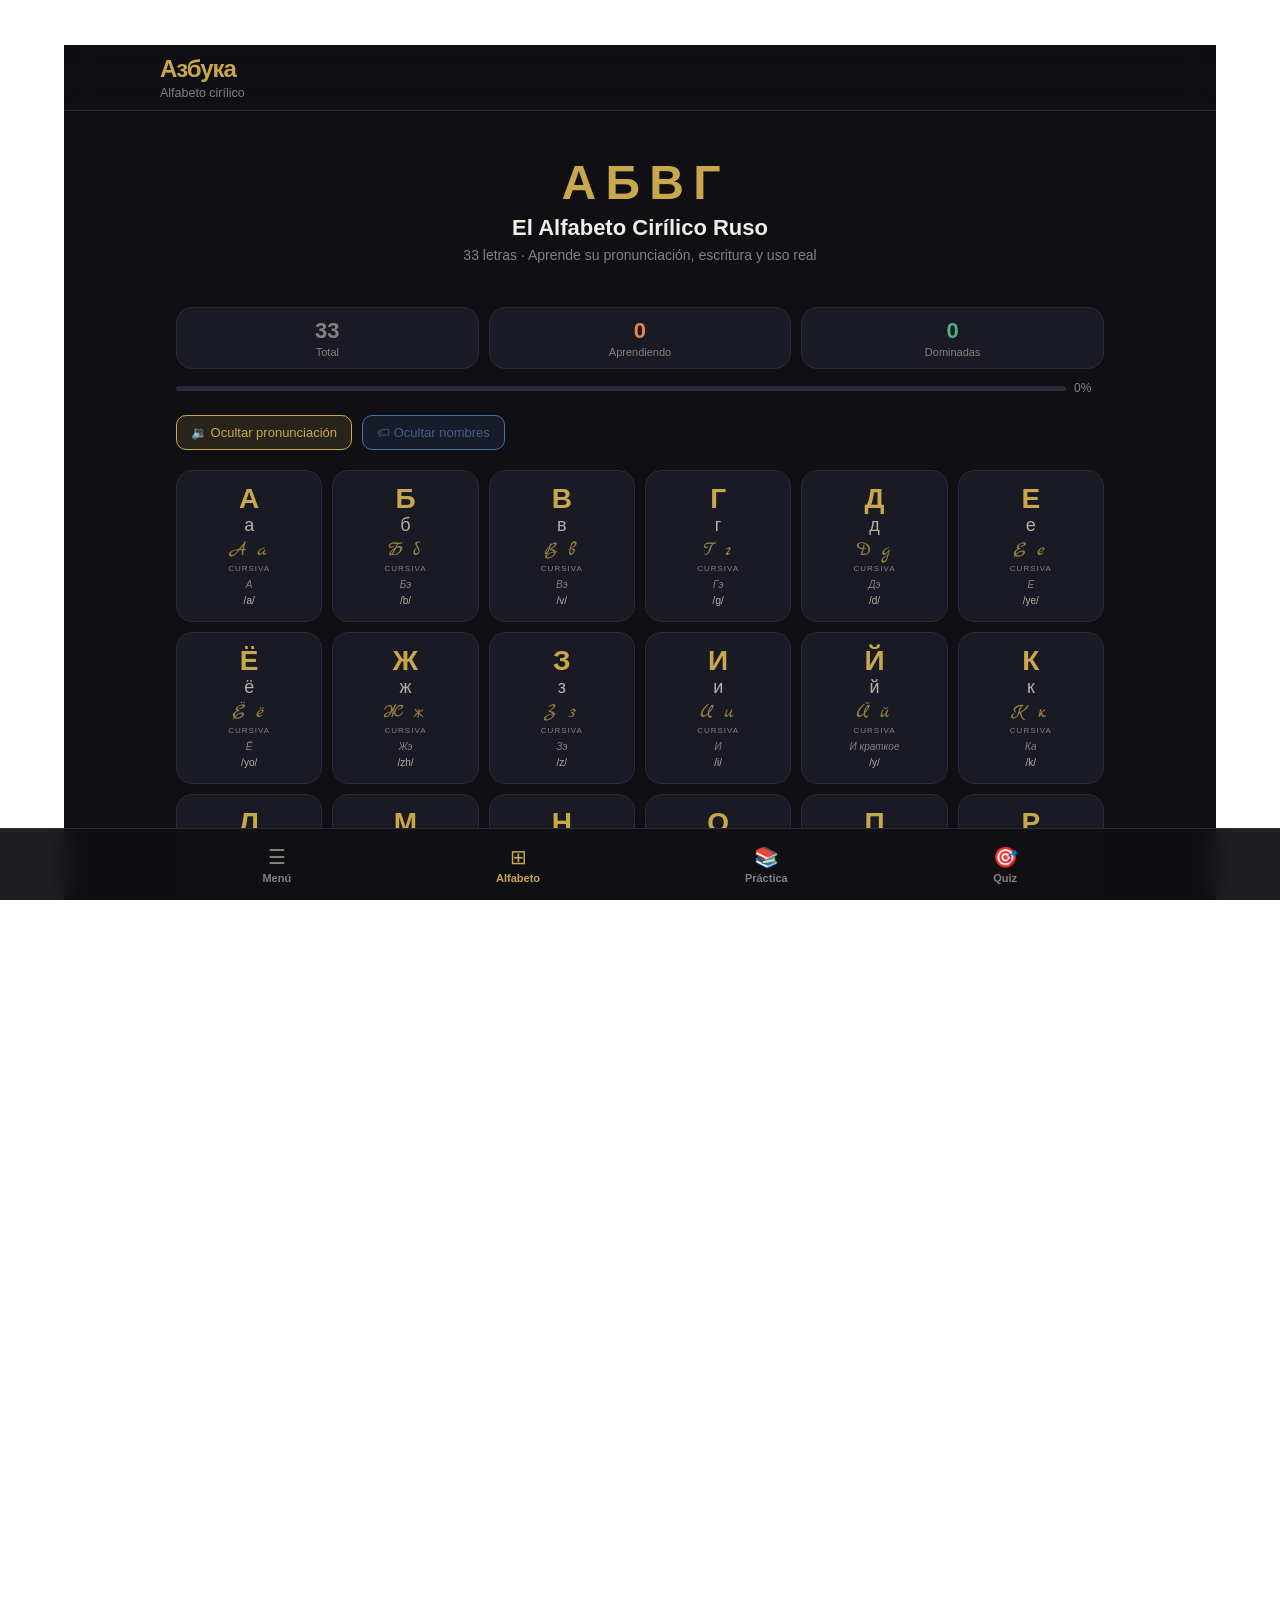
==== commit ba608848: "Add files via upload" ====
--- a/alfabeto.html
+++ b/alfabeto.html
@@ -242,7 +242,7 @@
       transition: "transform .28s cubic-bezier(.4,0,.2,1)"
     }
   }, /*#__PURE__*/React.createElement("div", {
-    style: { padding: "5vh 5vw 4px" }
+    style: { padding: "6vh 3vw 4px" }
   }, /*#__PURE__*/React.createElement("a", {
     href: "index.html",
     style: {
@@ -293,7 +293,7 @@
     }
   }, /*#__PURE__*/React.createElement("span", { style: { fontSize: 11, color: textMuted, minWidth: 18 } }, m.glyph), m.title))),
   /*#__PURE__*/React.createElement("div", {
-    style: { padding: "12px 5vw calc(80px + 5vh + 12px)", borderTop: `1px solid ${border}`, display: "flex" }
+    style: { padding: "12px 3vw 3vh", borderTop: `1px solid ${border}`, display: "flex" }
   }, /*#__PURE__*/React.createElement("button", {
     onClick: () => { setDarkMode(!dark); azSet('az_theme', dark ? 'light' : 'dark'); },
     style: {
@@ -1132,9 +1132,9 @@
   }, "Siguiente \u2192")))), /*#__PURE__*/React.createElement("div", {
     style: {
       position: "fixed",
-      bottom: "5vh",
-      left: "5vw",
-      right: "5vw",
+      bottom: 0,
+      left: 0,
+      right: 0,
       background: dark ? "#0F0F14EE" : "#F7F5F0EE",
       backdropFilter: "blur(12px)",
       borderTop: `1px solid ${border}`,
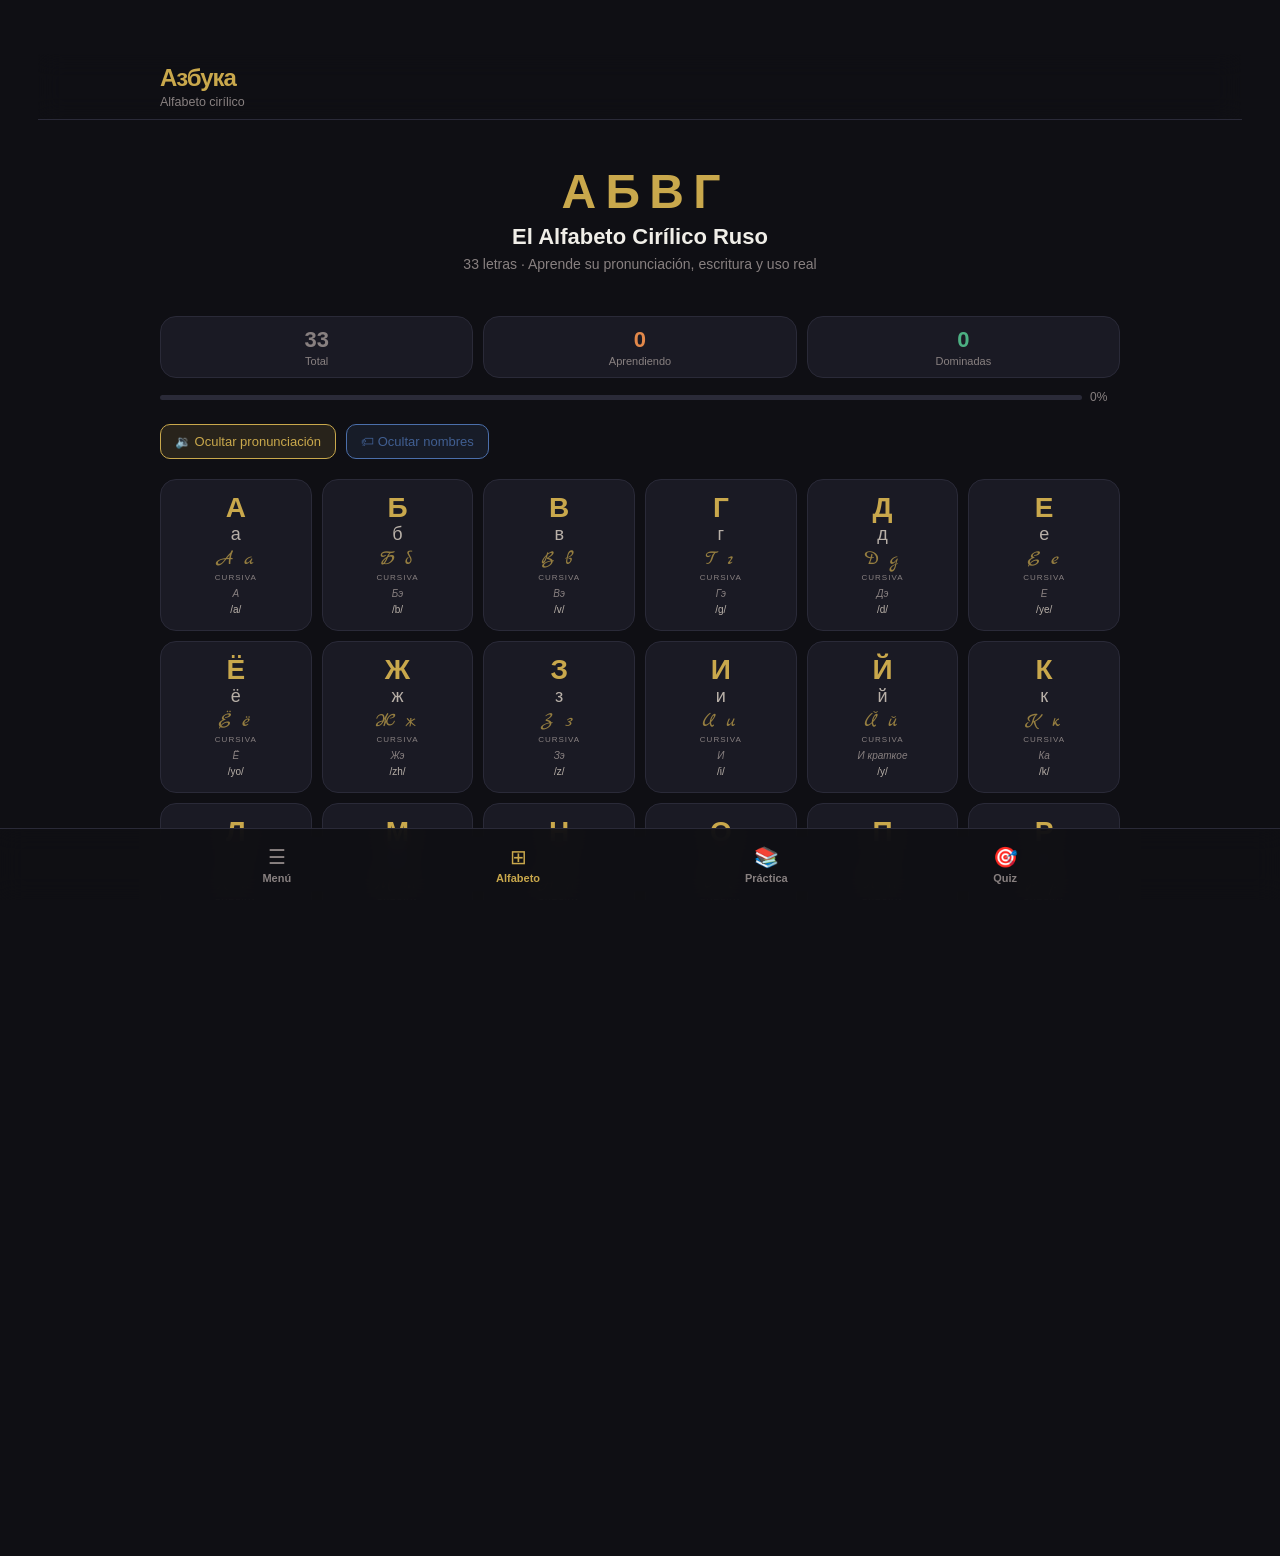
==== commit cd18690d: "Add files via upload" ====
--- a/alfabeto.html
+++ b/alfabeto.html
@@ -11,7 +11,6 @@
 <style>
   @font-face { font-family: "CyrCursive"; font-style: normal; font-weight: 400; src: url("[data-uri]") format("woff2"); }
   * { box-sizing: border-box; margin: 0; padding: 0; }
-        html, body { overflow-x: hidden; }
   html, body { height: 100%; }
   body { font-family: -apple-system, 'Inter', 'Helvetica Neue', Arial, sans-serif; }
   #root { min-height: 100%; }
@@ -32,7 +31,6 @@
 <script src="data-casos.js"></script>
 <script src="data-azbuka2.js"></script>
 <script src="data-azbuka3.js"></script>
-<script src="data-dialogos.js"></script>
 <script>
 /* ── Азбука App ── */
 const React = { createElement: htmPreact.h, Fragment: function(p){ return p.children; } };
@@ -193,15 +191,14 @@
   return /*#__PURE__*/React.createElement("div", {
     style: {
       ...s.bg,
-      width: "90vw",
-      minHeight: "90vh",
-      margin: "5vh auto",
+      minHeight: "100vh",
+      padding: "6vh 3vw calc(64px + 3vh)",
       fontFamily: "'Inter', 'Helvetica Neue', sans-serif",
       transition: "background 0.3s, color 0.3s"
     }
   }, /*#__PURE__*/React.createElement("style", null, `
         * { box-sizing: border-box; margin: 0; padding: 0; }
-        html, body { overflow-x: hidden; }
+        html, body { background: ${bg}; color: ${text}; min-height: 100%; overflow-x: hidden; }
         ::selection { background: ${gold}33; }
         ::-webkit-scrollbar { width: 6px; }
         ::-webkit-scrollbar-track { background: transparent; }
@@ -242,7 +239,7 @@
       transition: "transform .28s cubic-bezier(.4,0,.2,1)"
     }
   }, /*#__PURE__*/React.createElement("div", {
-    style: { padding: "6vh 3vw 4px" }
+    style: { padding: "0 0 4px" }
   }, /*#__PURE__*/React.createElement("a", {
     href: "index.html",
     style: {
@@ -293,7 +290,7 @@
     }
   }, /*#__PURE__*/React.createElement("span", { style: { fontSize: 11, color: textMuted, minWidth: 18 } }, m.glyph), m.title))),
   /*#__PURE__*/React.createElement("div", {
-    style: { padding: "12px 3vw 3vh", borderTop: `1px solid ${border}`, display: "flex" }
+    style: { padding: "12px 16px 12px", borderTop: `1px solid ${border}`, display: "flex" }
   }, /*#__PURE__*/React.createElement("button", {
     onClick: () => { setDarkMode(!dark); azSet('az_theme', dark ? 'light' : 'dark'); },
     style: {
@@ -303,7 +300,7 @@
     }
   }, dark ? "🌙" : "☀️"))), /*#__PURE__*/React.createElement("header", {
     style: {
-      padding: "0 24px",
+      padding: "0",
       borderBottom: `1px solid ${border}`,
       background: dark ? "#0F0F1499" : "#F7F5F099",
       backdropFilter: "blur(12px)",
@@ -344,7 +341,7 @@
     style: {
       maxWidth: 960,
       margin: "0 auto",
-      padding: "24px 16px"
+      padding: "24px 0"
     }
   }, view === "grid" && /*#__PURE__*/React.createElement("div", {
     style: {
@@ -1138,7 +1135,7 @@
       background: dark ? "#0F0F14EE" : "#F7F5F0EE",
       backdropFilter: "blur(12px)",
       borderTop: `1px solid ${border}`,
-      padding: "10px 2vw",
+      padding: "10px 16px",
       zIndex: 100
     }
   }, /*#__PURE__*/React.createElement("div", {
@@ -1206,11 +1203,7 @@
       fontSize: 11,
       fontWeight: 600
     }
-  }, tab.label))))), /*#__PURE__*/React.createElement("div", {
-    style: {
-      height: "calc(80px + 5vh)"
-    }
-  }));
+  }, tab.label))))));
 }
 htmPreact.render(htmPreact.h(App, null), document.getElementById('root'));
 
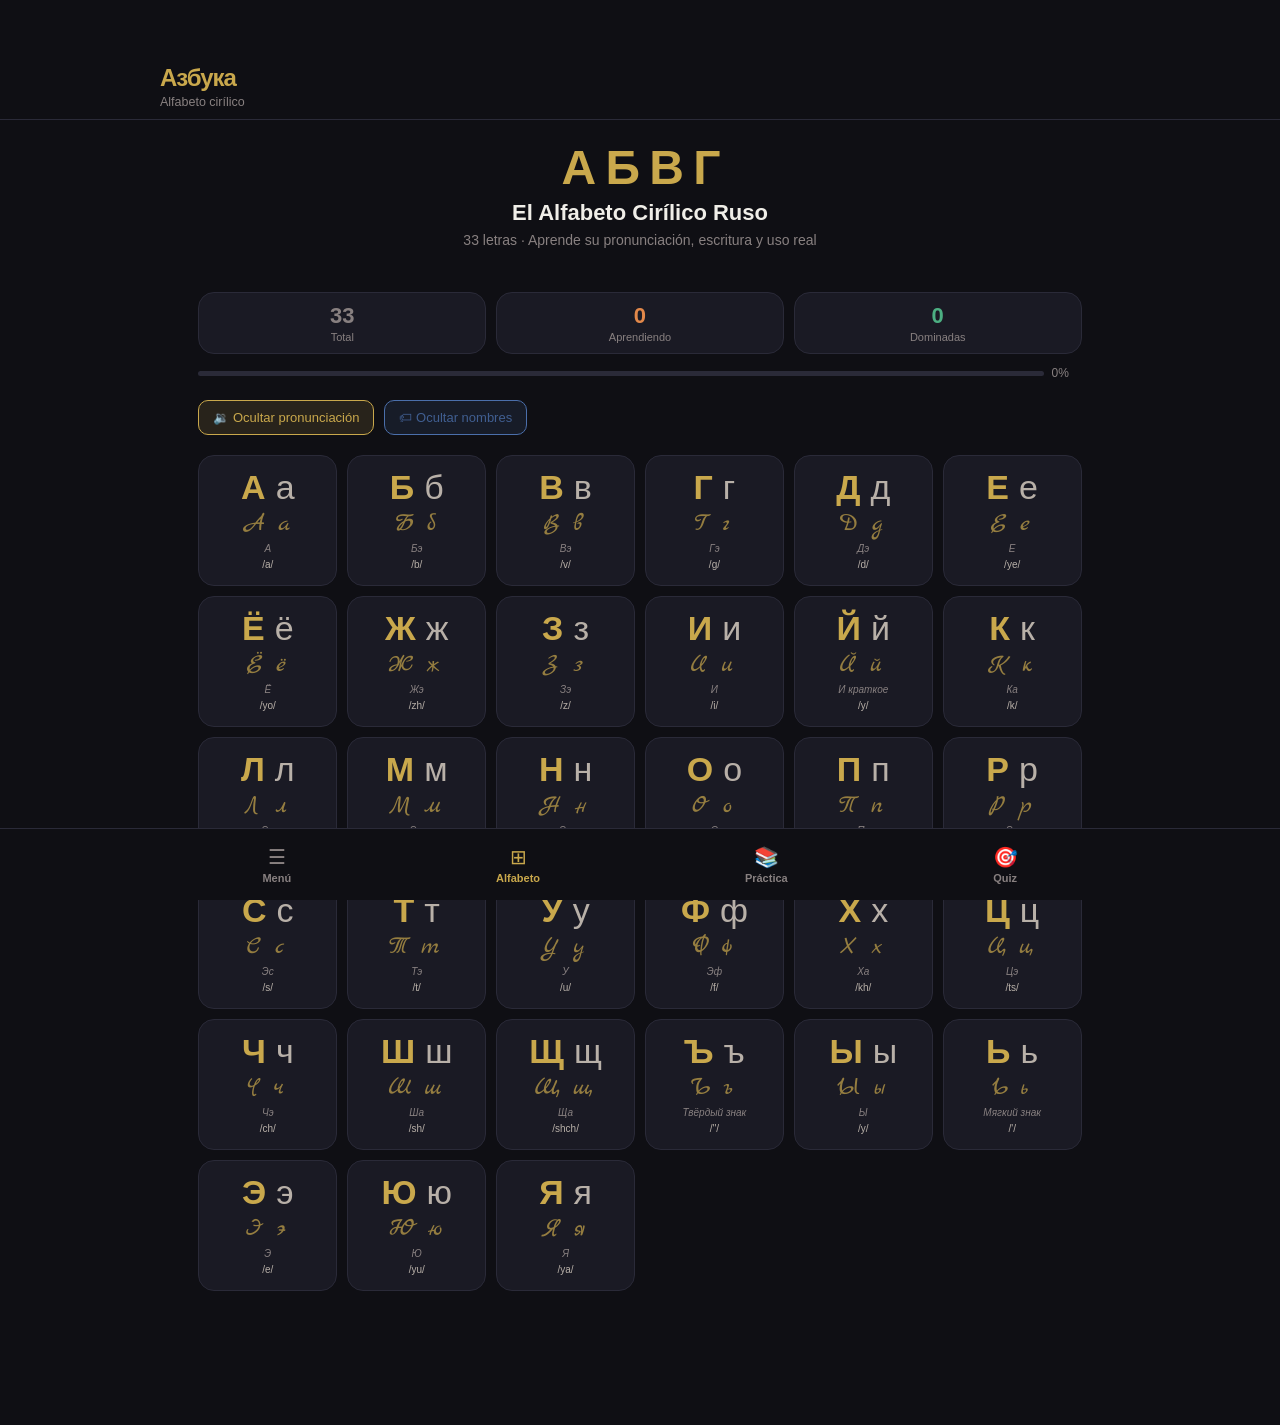
==== commit cb9b40ba: "Add files via upload" ====
--- a/alfabeto.html
+++ b/alfabeto.html
@@ -12,7 +12,7 @@
   @font-face { font-family: "CyrCursive"; font-style: normal; font-weight: 400; src: url("[data-uri]") format("woff2"); }
   * { box-sizing: border-box; margin: 0; padding: 0; }
   html, body { height: 100%; }
-  body { font-family: -apple-system, 'Inter', 'Helvetica Neue', Arial, sans-serif; }
+  body { font-family: -apple-system, 'Inter', 'Helvetica Neue', Arial, sans-serif; overflow-x: hidden; }
   #root { min-height: 100%; }
   .cursive { font-family: 'CyrCursive', cursive; }
 </style>
@@ -31,6 +31,7 @@
 <script src="data-casos.js"></script>
 <script src="data-azbuka2.js"></script>
 <script src="data-azbuka3.js"></script>
+<script src="data-dialogos.js"></script>
 <script>
 /* ── Азбука App ── */
 const React = { createElement: htmPreact.h, Fragment: function(p){ return p.children; } };
@@ -191,14 +192,12 @@
   return /*#__PURE__*/React.createElement("div", {
     style: {
       ...s.bg,
-      minHeight: "100vh",
-      padding: "6vh 3vw calc(64px + 3vh)",
       fontFamily: "'Inter', 'Helvetica Neue', sans-serif",
       transition: "background 0.3s, color 0.3s"
     }
   }, /*#__PURE__*/React.createElement("style", null, `
         * { box-sizing: border-box; margin: 0; padding: 0; }
-        html, body { background: ${bg}; color: ${text}; min-height: 100%; overflow-x: hidden; }
+        html, body, #root { background: ${bg}; }
         ::selection { background: ${gold}33; }
         ::-webkit-scrollbar { width: 6px; }
         ::-webkit-scrollbar-track { background: transparent; }
@@ -239,7 +238,7 @@
       transition: "transform .28s cubic-bezier(.4,0,.2,1)"
     }
   }, /*#__PURE__*/React.createElement("div", {
-    style: { padding: "0 0 4px" }
+    style: { padding: "6vh 16px 4px" }
   }, /*#__PURE__*/React.createElement("a", {
     href: "index.html",
     style: {
@@ -290,7 +289,7 @@
     }
   }, /*#__PURE__*/React.createElement("span", { style: { fontSize: 11, color: textMuted, minWidth: 18 } }, m.glyph), m.title))),
   /*#__PURE__*/React.createElement("div", {
-    style: { padding: "12px 16px 12px", borderTop: `1px solid ${border}`, display: "flex" }
+    style: { padding: "12px 16px", borderTop: `1px solid ${border}`, display: "flex" }
   }, /*#__PURE__*/React.createElement("button", {
     onClick: () => { setDarkMode(!dark); azSet('az_theme', dark ? 'light' : 'dark'); },
     style: {
@@ -300,9 +299,9 @@
     }
   }, dark ? "🌙" : "☀️"))), /*#__PURE__*/React.createElement("header", {
     style: {
-      padding: "0",
+      padding: "6vh 3vw 0",
       borderBottom: `1px solid ${border}`,
-      background: dark ? "#0F0F1499" : "#F7F5F099",
+      background: bg,
       backdropFilter: "blur(12px)",
       position: "sticky",
       top: 0,
@@ -341,7 +340,7 @@
     style: {
       maxWidth: 960,
       margin: "0 auto",
-      padding: "24px 0"
+      padding: "0 3vw 3vh"
     }
   }, view === "grid" && /*#__PURE__*/React.createElement("div", {
     style: {
@@ -507,36 +506,35 @@
       }
     }, statusIcons[status]), /*#__PURE__*/React.createElement("div", {
       style: {
-        fontSize: 28,
+        display: "flex",
+        alignItems: "baseline",
+        justifyContent: "center",
+        gap: 10,
+        lineHeight: 1
+      }
+    }, /*#__PURE__*/React.createElement("span", {
+      style: {
+        fontSize: 34,
         fontWeight: 800,
-        color: gold,
-        lineHeight: 1
-      }
-    }, letter.upper), /*#__PURE__*/React.createElement("div", {
-      style: {
-        fontSize: 18,
-        color: textSub,
-        marginTop: 2
-      }
-    }, letter.lower), /*#__PURE__*/React.createElement("div", {
+        color: gold
+      }
+    }, letter.upper), /*#__PURE__*/React.createElement("span", {
+      style: {
+        fontSize: 34,
+        fontWeight: 500,
+        color: textSub
+      }
+    }, letter.lower)), /*#__PURE__*/React.createElement("div", {
       style: {
         fontFamily: "'CyrCursive', cursive",
-        fontSize: 20,
+        fontSize: 25,
         color: gold,
         opacity: 0.7,
-        marginTop: 5,
+        marginTop: 8,
         lineHeight: 1,
-        letterSpacing: 3
-      }
-    }, letter.upper + "\u2009" + letter.lower), /*#__PURE__*/React.createElement("div", {
-      style: {
-        fontSize: 8,
-        color: textMuted,
-        marginTop: 3,
-        letterSpacing: 1,
-        textTransform: "uppercase"
-      }
-    }, "cursiva"), showNames && /*#__PURE__*/React.createElement("div", {
+        letterSpacing: 4
+      }
+    }, letter.upper + "\u2009" + letter.lower), showNames && /*#__PURE__*/React.createElement("div", {
       style: {
         fontSize: 10,
         color: textMuted,
@@ -1132,7 +1130,7 @@
       bottom: 0,
       left: 0,
       right: 0,
-      background: dark ? "#0F0F14EE" : "#F7F5F0EE",
+      background: bg,
       backdropFilter: "blur(12px)",
       borderTop: `1px solid ${border}`,
       padding: "10px 16px",
@@ -1203,7 +1201,11 @@
       fontSize: 11,
       fontWeight: 600
     }
-  }, tab.label))))));
+  }, tab.label))))), /*#__PURE__*/React.createElement("div", {
+    style: {
+      height: "calc(80px + 3vh)"
+    }
+  }));
 }
 htmPreact.render(htmPreact.h(App, null), document.getElementById('root'));
 
